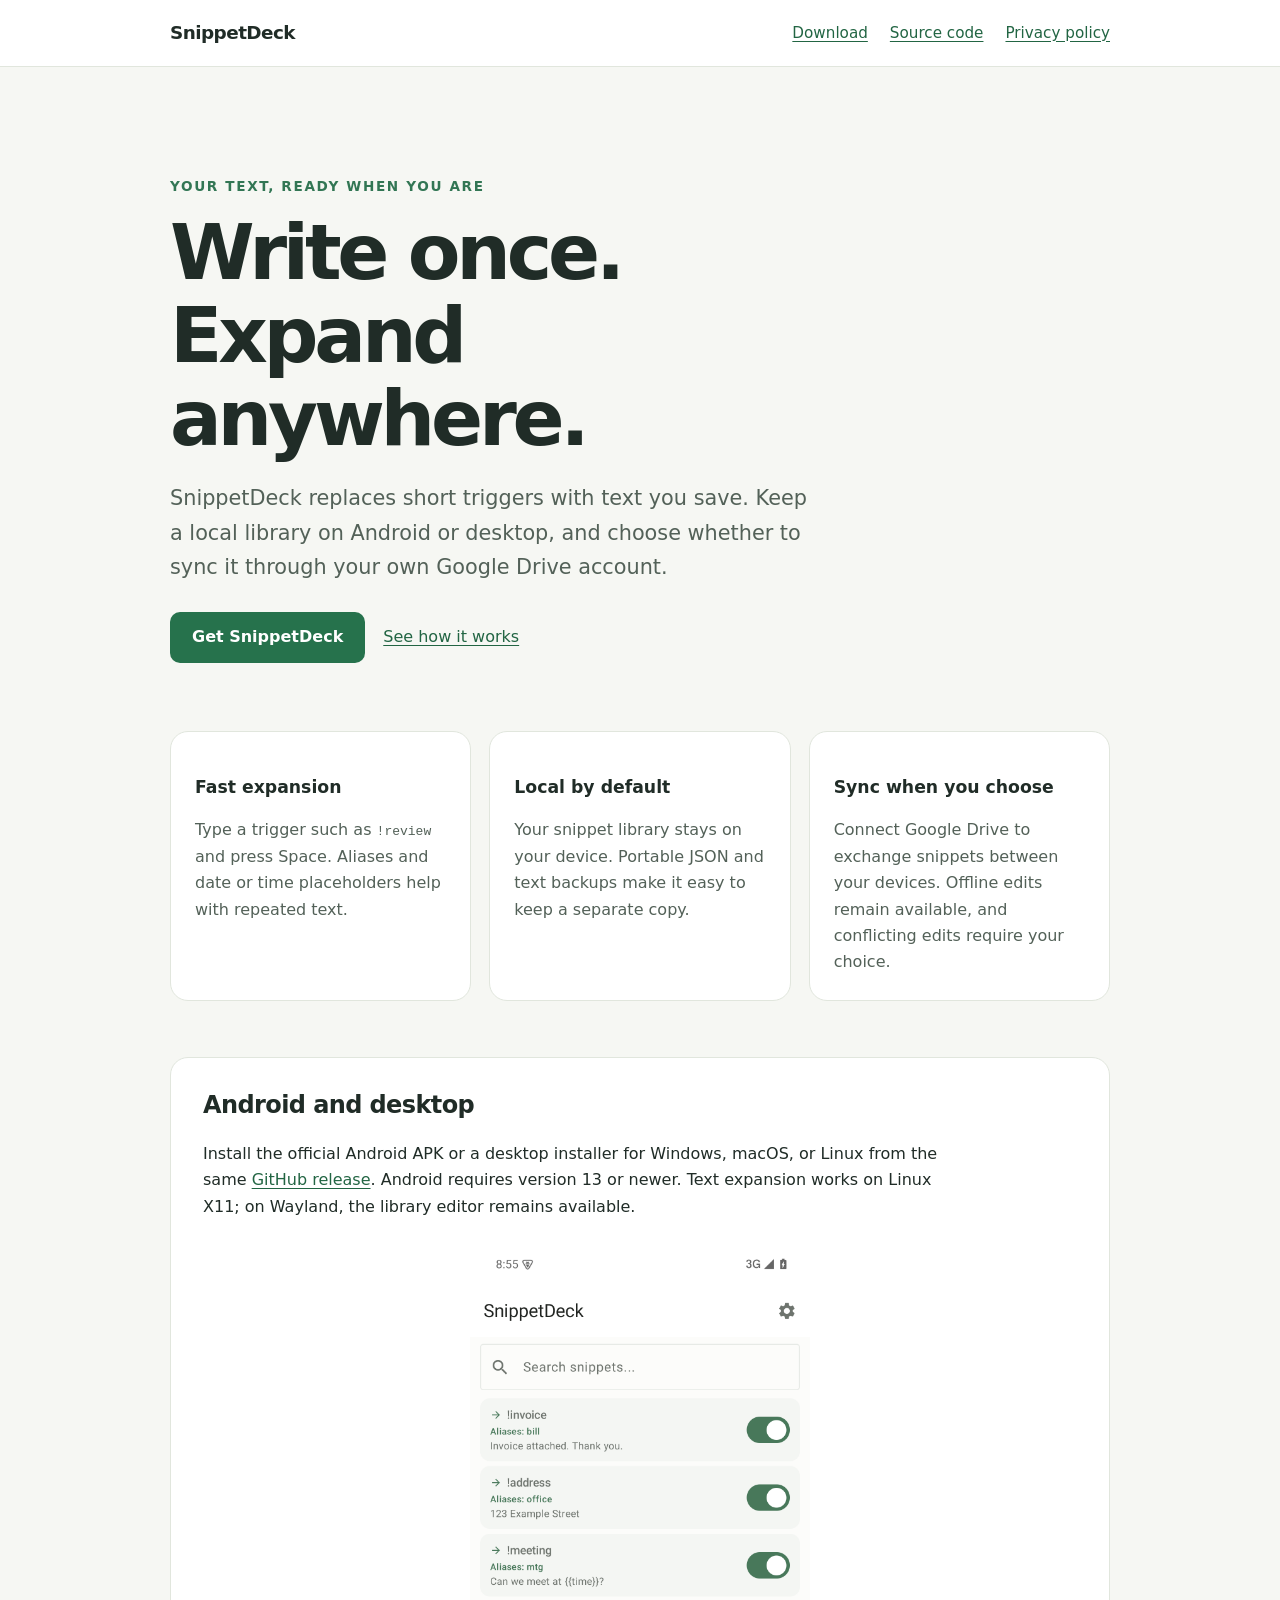
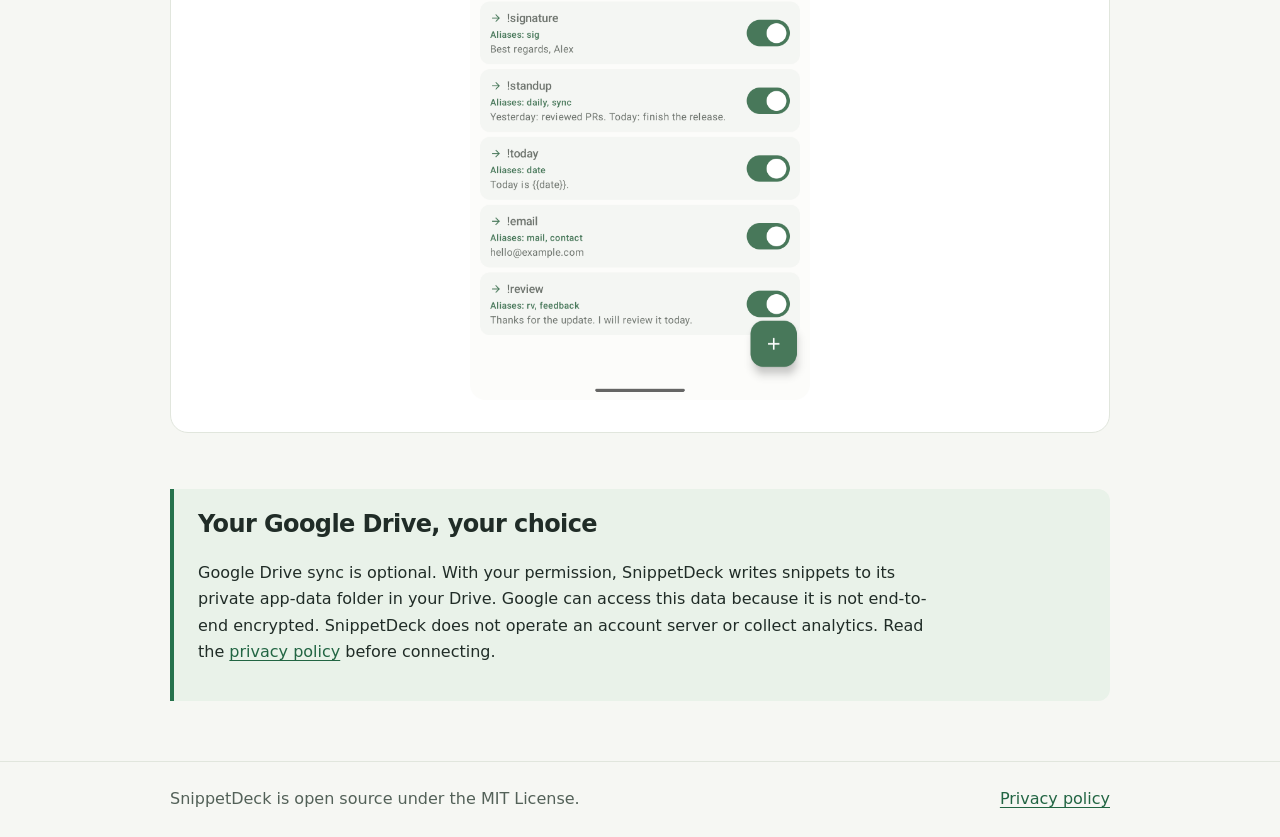
==== docs/index.html @ de3619e4 "Publish SnippetDeck project pages" ====
<!doctype html>
<html lang="en">
<head>
  <meta charset="utf-8">
  <meta name="viewport" content="width=device-width, initial-scale=1">
  <meta name="description" content="SnippetDeck is a local-first text expander for Android, Windows, macOS and Linux with optional Google Drive sync.">
  <title>SnippetDeck — text expansion on your devices</title>
  <link rel="canonical" href="https://krablante.github.io/snippet-deck/">
  <link rel="stylesheet" href="./site.css">
</head>
<body>
  <header>
    <div class="wrap">
      <a class="brand" href="./">SnippetDeck</a>
      <nav aria-label="Main navigation">
        <a href="https://github.com/Krablante/snippet-deck/releases/latest">Download</a>
        <a href="https://github.com/Krablante/snippet-deck">Source code</a>
        <a href="./privacy.html">Privacy policy</a>
      </nav>
    </div>
  </header>

  <main class="wrap">
    <section class="hero">
      <div class="eyebrow">Your text, ready when you are</div>
      <h1>Write once. Expand anywhere.</h1>
      <p class="lead">SnippetDeck replaces short triggers with text you save. Keep a local library on Android or desktop, and choose whether to sync it through your own Google Drive account.</p>
      <div class="actions">
        <a class="button" href="https://github.com/Krablante/snippet-deck/releases/latest">Get SnippetDeck</a>
        <a href="https://github.com/Krablante/snippet-deck#use">See how it works</a>
      </div>
    </section>

    <section class="grid" aria-label="Features">
      <div class="panel">
        <h3>Fast expansion</h3>
        <p>Type a trigger such as <code>!review</code> and press Space. Aliases and date or time placeholders help with repeated text.</p>
      </div>
      <div class="panel">
        <h3>Local by default</h3>
        <p>Your snippet library stays on your device. Portable JSON and text backups make it easy to keep a separate copy.</p>
      </div>
      <div class="panel">
        <h3>Sync when you choose</h3>
        <p>Connect Google Drive to exchange snippets between your devices. Offline edits remain available, and conflicting edits require your choice.</p>
      </div>
    </section>

    <section class="section panel">
      <h2>Android and desktop</h2>
      <p>Install the official Android APK or a desktop installer for Windows, macOS, or Linux from the same <a href="https://github.com/Krablante/snippet-deck/releases/latest">GitHub release</a>. Android requires version 13 or newer. Text expansion works on Linux X11; on Wayland, the library editor remains available.</p>
      <img class="preview" src="./images/snippet-library.png" width="340" height="730" loading="lazy" alt="SnippetDeck snippet library on Android">
    </section>

    <section class="section note">
      <h2>Your Google Drive, your choice</h2>
      <p>Google Drive sync is optional. With your permission, SnippetDeck writes snippets to its private app-data folder in your Drive. Google can access this data because it is not end-to-end encrypted. SnippetDeck does not operate an account server or collect analytics. Read the <a href="./privacy.html">privacy policy</a> before connecting.</p>
    </section>
  </main>

  <footer>
    <div class="wrap">
      <p>SnippetDeck is open source under the MIT License.</p>
      <a href="./privacy.html">Privacy policy</a>
    </div>
  </footer>
</body>
</html>
---- docs/site.css ----
:root {
  color-scheme: light;
  font-family: system-ui, -apple-system, BlinkMacSystemFont, "Segoe UI", sans-serif;
  color: #202c27;
  background: #f6f7f3;
  font-synthesis: none;
}

* { box-sizing: border-box; }

body { margin: 0; line-height: 1.65; }

a { color: #226543; text-underline-offset: 3px; }
a:hover { color: #16472f; }
a:focus-visible { outline: 3px solid #339966; outline-offset: 4px; }

.wrap { width: min(100% - 40px, 940px); margin-inline: auto; }

header { border-bottom: 1px solid #e1e6dd; background: #fff; }
header .wrap { display: flex; align-items: center; justify-content: space-between; gap: 24px; padding-block: 18px; }
.brand { color: #202c27; font-weight: 750; font-size: 1.15rem; text-decoration: none; letter-spacing: -.03em; }
nav { display: flex; gap: 22px; flex-wrap: wrap; font-size: .95rem; }

.hero { padding-block: clamp(58px, 9vw, 108px) 54px; }
.eyebrow { color: #327654; font-size: .85rem; font-weight: 750; letter-spacing: .12em; text-transform: uppercase; }
h1 { max-width: 730px; margin: 14px 0 18px; font-size: clamp(2.5rem, 7vw, 4.8rem); line-height: 1.08; letter-spacing: -.055em; }
h2 { margin-top: 0; font-size: 1.5rem; line-height: 1.3; letter-spacing: -.025em; }
h3 { margin-bottom: 5px; font-size: 1.08rem; }
.lead { max-width: 650px; font-size: clamp(1.1rem, 2vw, 1.3rem); color: #536158; }
.actions { display: flex; align-items: center; gap: 18px; flex-wrap: wrap; margin-top: 28px; }
.button { display: inline-block; padding: 12px 22px; border-radius: 10px; background: #26724c; color: #fff; font-weight: 650; text-decoration: none; }
.button:hover { color: #fff; background: #195437; }

.panel { padding: 32px; border: 1px solid #e1e6dd; border-radius: 18px; background: #fff; }
.grid { display: grid; grid-template-columns: repeat(3, 1fr); gap: 18px; margin-block: 14px 56px; }
.grid .panel { padding: 24px; }
.grid p { margin-bottom: 0; color: #536158; }
.section { margin-block: 0 56px; }
.section p { max-width: 750px; }
.preview { display: block; max-width: 100%; width: 340px; height: auto; margin: 24px auto 0; border-radius: 16px; }
.note { padding: 20px 24px; border-left: 4px solid #26724c; border-radius: 0 12px 12px 0; background: #e9f2e9; }

.document { max-width: 760px; padding-block: 46px 80px; }
.document h1 { font-size: clamp(2.2rem, 5vw, 3.4rem); }
.document h2 { margin: 38px 0 12px; }
.document p { margin-block: 12px; }

footer { margin-top: 60px; border-top: 1px solid #e1e6dd; color: #536158; }
footer .wrap { display: flex; justify-content: space-between; gap: 18px; flex-wrap: wrap; padding-block: 24px; }
footer p { margin: 0; }

@media (max-width: 700px) {
  .grid { grid-template-columns: 1fr; }
  header .wrap { align-items: flex-start; flex-direction: column; gap: 9px; }
  .hero { padding-bottom: 36px; }
  .panel { padding: 24px; }
}
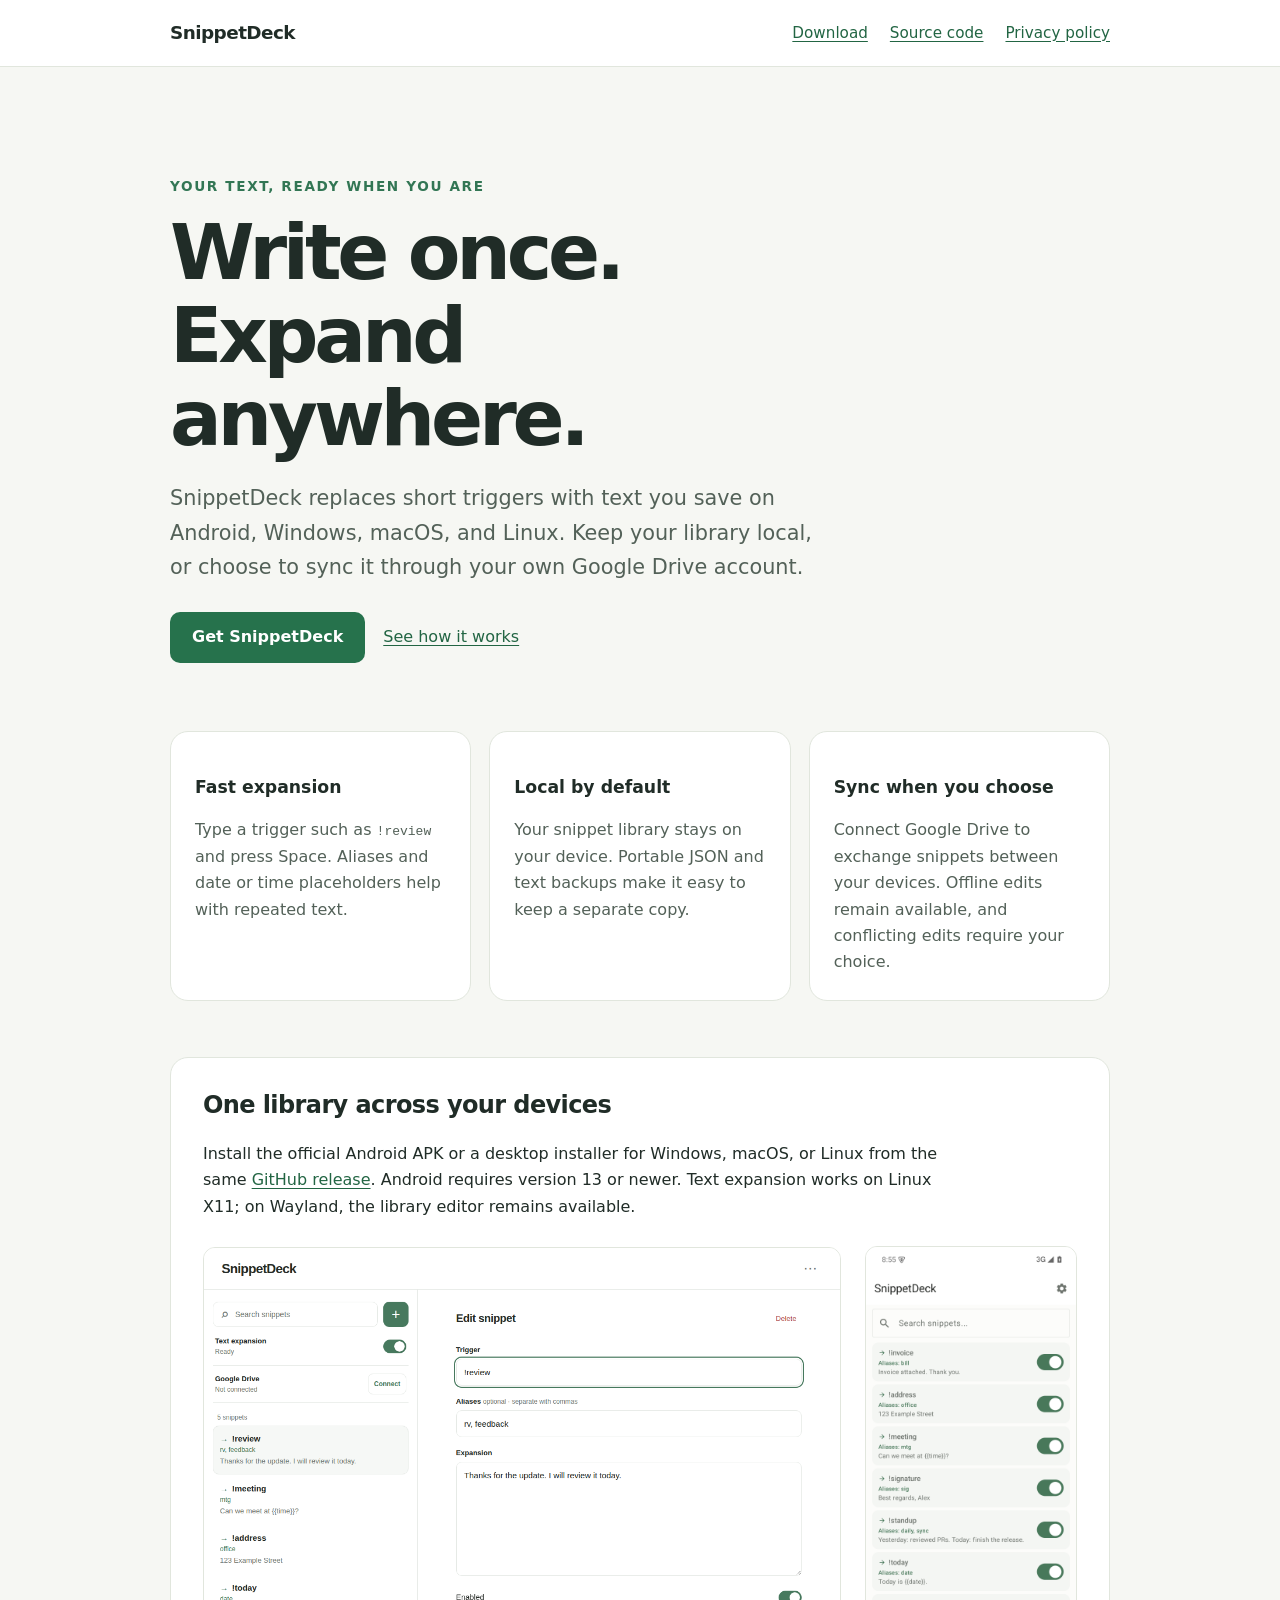
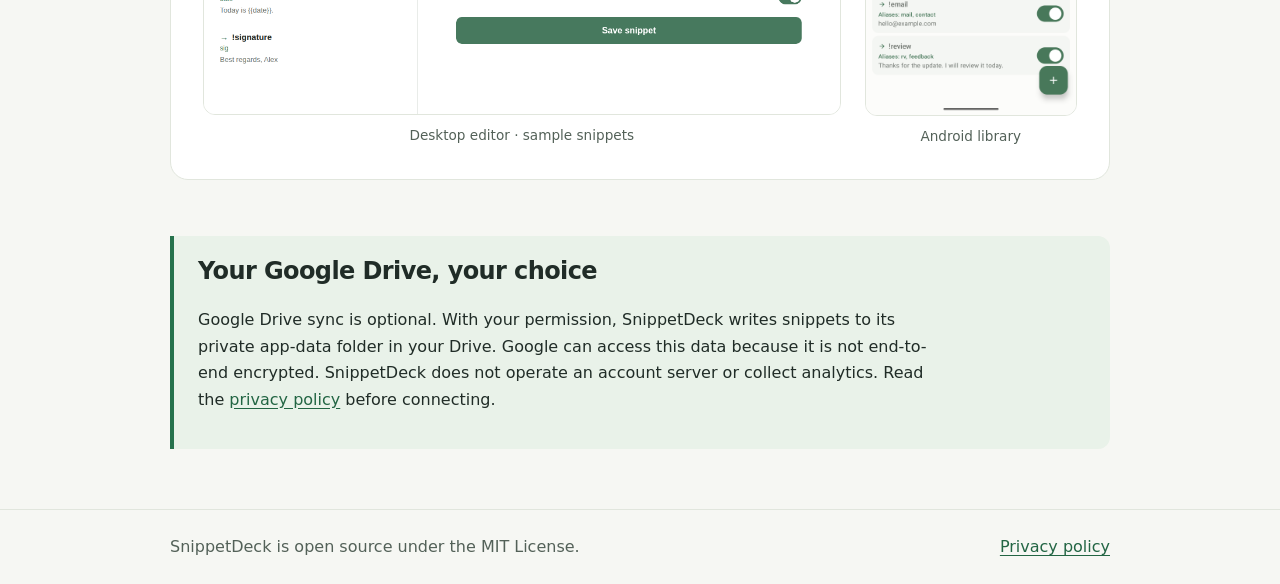
==== commit 969cbcb7: "Present SnippetDeck as a cross-platform app" ====
--- a/docs/index.html
+++ b/docs/index.html
@@ -24,7 +24,7 @@
     <section class="hero">
       <div class="eyebrow">Your text, ready when you are</div>
       <h1>Write once. Expand anywhere.</h1>
-      <p class="lead">SnippetDeck replaces short triggers with text you save. Keep a local library on Android or desktop, and choose whether to sync it through your own Google Drive account.</p>
+      <p class="lead">SnippetDeck replaces short triggers with text you save on Android, Windows, macOS, and Linux. Keep your library local, or choose to sync it through your own Google Drive account.</p>
       <div class="actions">
         <a class="button" href="https://github.com/Krablante/snippet-deck/releases/latest">Get SnippetDeck</a>
         <a href="https://github.com/Krablante/snippet-deck#use">See how it works</a>
@@ -47,9 +47,18 @@
     </section>
 
     <section class="section panel">
-      <h2>Android and desktop</h2>
+      <h2>One library across your devices</h2>
       <p>Install the official Android APK or a desktop installer for Windows, macOS, or Linux from the same <a href="https://github.com/Krablante/snippet-deck/releases/latest">GitHub release</a>. Android requires version 13 or newer. Text expansion works on Linux X11; on Wayland, the library editor remains available.</p>
-      <img class="preview" src="./images/snippet-library.png" width="340" height="730" loading="lazy" alt="SnippetDeck snippet library on Android">
+      <div class="platform-previews">
+        <figure>
+          <img src="./images/desktop-editor.png" width="1160" height="850" loading="lazy" alt="SnippetDeck desktop editor showing a sample snippet library and selected snippet">
+          <figcaption>Desktop editor · sample snippets</figcaption>
+        </figure>
+        <figure>
+          <img src="./images/snippet-library.png" width="1080" height="2400" loading="lazy" alt="SnippetDeck snippet library on Android">
+          <figcaption>Android library</figcaption>
+        </figure>
+      </div>
     </section>
 
     <section class="section note">
--- a/docs/site.css
+++ b/docs/site.css
@@ -37,7 +37,10 @@
 .grid p { margin-bottom: 0; color: #536158; }
 .section { margin-block: 0 56px; }
 .section p { max-width: 750px; }
-.preview { display: block; max-width: 100%; width: 340px; height: auto; margin: 24px auto 0; border-radius: 16px; }
+.platform-previews { display: grid; grid-template-columns: minmax(0, 3fr) minmax(0, 1fr); align-items: center; gap: 24px; margin-top: 26px; }
+.platform-previews figure { margin: 0; text-align: center; }
+.platform-previews img { display: block; width: 100%; height: auto; border: 1px solid #e1e6dd; border-radius: 12px; }
+.platform-previews figcaption { margin-top: 9px; color: #536158; font-size: .85rem; }
 .note { padding: 20px 24px; border-left: 4px solid #26724c; border-radius: 0 12px 12px 0; background: #e9f2e9; }
 
 .document { max-width: 760px; padding-block: 46px 80px; }
@@ -51,6 +54,8 @@
 
 @media (max-width: 700px) {
   .grid { grid-template-columns: 1fr; }
+  .platform-previews { grid-template-columns: 1fr; }
+  .platform-previews figure + figure { max-width: 230px; margin-inline: auto; }
   header .wrap { align-items: flex-start; flex-direction: column; gap: 9px; }
   .hero { padding-bottom: 36px; }
   .panel { padding: 24px; }
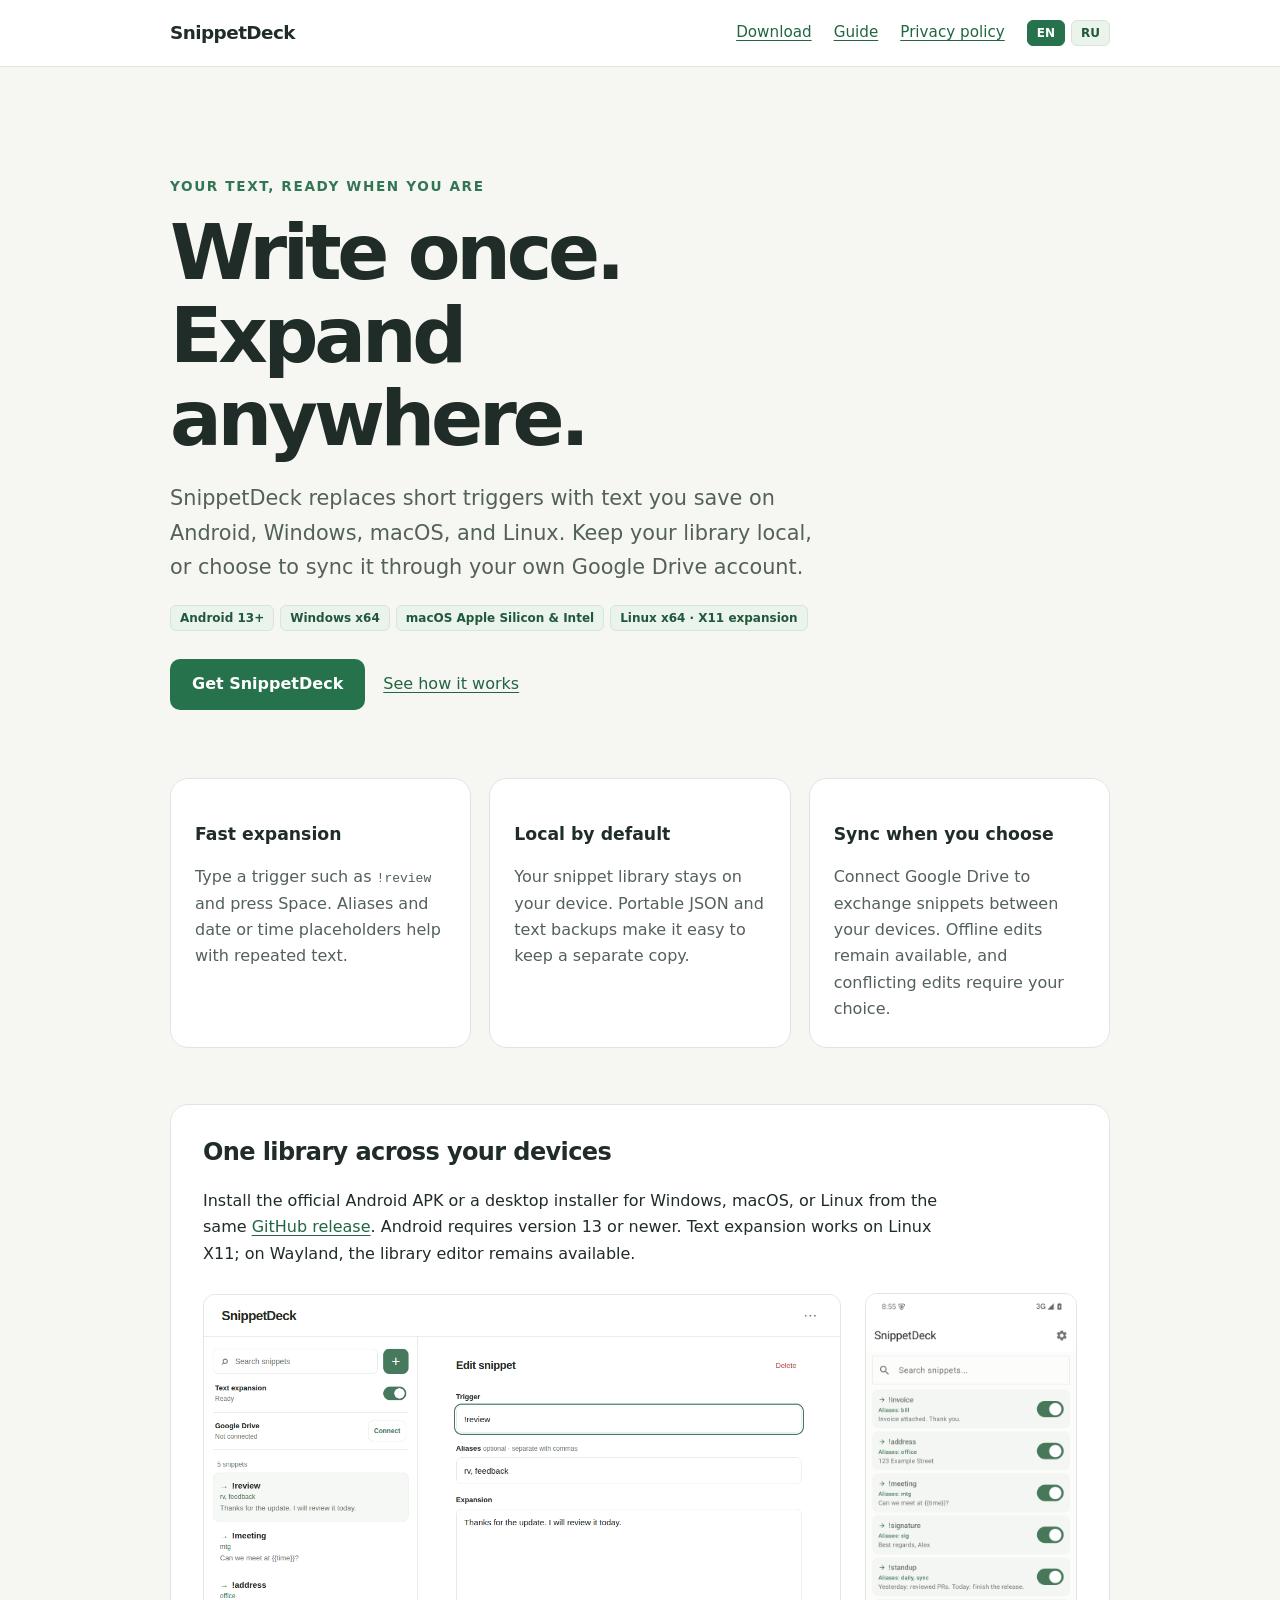
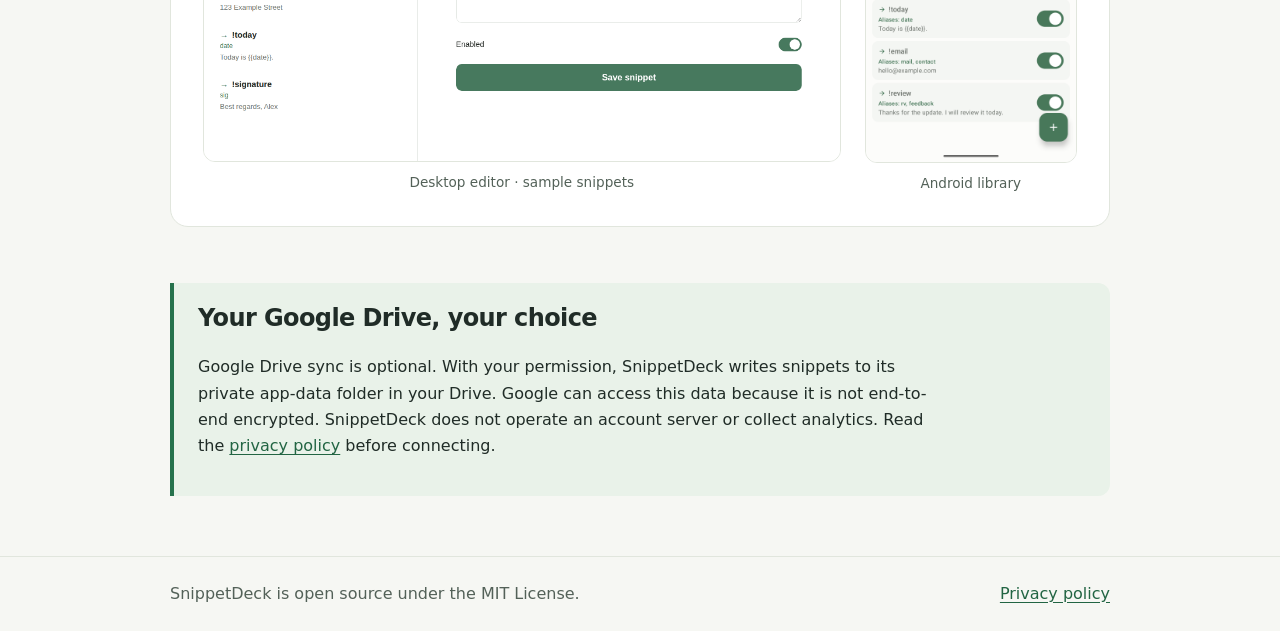
==== commit e6e0c013: "Audit cross-platform behavior and bilingual docs" ====
--- a/docs/index.html
+++ b/docs/index.html
@@ -5,7 +5,9 @@
   <meta name="viewport" content="width=device-width, initial-scale=1">
   <meta name="description" content="SnippetDeck is a local-first text expander for Android, Windows, macOS and Linux with optional Google Drive sync.">
   <title>SnippetDeck — text expansion on your devices</title>
+  <link rel="icon" href="./images/favicon.svg" type="image/svg+xml">
   <link rel="canonical" href="https://krablante.github.io/snippet-deck/">
+  <link rel="alternate" hreflang="ru" href="https://krablante.github.io/snippet-deck/ru/">
   <link rel="stylesheet" href="./site.css">
 </head>
 <body>
@@ -14,8 +16,9 @@
       <a class="brand" href="./">SnippetDeck</a>
       <nav aria-label="Main navigation">
         <a href="https://github.com/Krablante/snippet-deck/releases/latest">Download</a>
-        <a href="https://github.com/Krablante/snippet-deck">Source code</a>
+        <a href="https://github.com/Krablante/snippet-deck/blob/main/docs/GUIDE.md">Guide</a>
         <a href="./privacy.html">Privacy policy</a>
+        <span class="language-switch" aria-label="Language"><span class="sticker active" aria-current="page">EN</span><a class="sticker" href="./ru/">RU</a></span>
       </nav>
     </div>
   </header>
@@ -25,9 +28,10 @@
       <div class="eyebrow">Your text, ready when you are</div>
       <h1>Write once. Expand anywhere.</h1>
       <p class="lead">SnippetDeck replaces short triggers with text you save on Android, Windows, macOS, and Linux. Keep your library local, or choose to sync it through your own Google Drive account.</p>
+      <div class="platform-tags" aria-label="Available platforms"><span class="sticker">Android 13+</span><span class="sticker">Windows x64</span><span class="sticker">macOS Apple Silicon &amp; Intel</span><span class="sticker">Linux x64 · X11 expansion</span></div>
       <div class="actions">
         <a class="button" href="https://github.com/Krablante/snippet-deck/releases/latest">Get SnippetDeck</a>
-        <a href="https://github.com/Krablante/snippet-deck#use">See how it works</a>
+        <a href="https://github.com/Krablante/snippet-deck/blob/main/docs/GUIDE.md">See how it works</a>
       </div>
     </section>
 
--- a/docs/site.css
+++ b/docs/site.css
@@ -20,6 +20,11 @@
 header .wrap { display: flex; align-items: center; justify-content: space-between; gap: 24px; padding-block: 18px; }
 .brand { color: #202c27; font-weight: 750; font-size: 1.15rem; text-decoration: none; letter-spacing: -.03em; }
 nav { display: flex; gap: 22px; flex-wrap: wrap; font-size: .95rem; }
+.language-switch, .platform-tags { display: flex; align-items: center; flex-wrap: wrap; gap: 6px; }
+.sticker { display: inline-flex; align-items: center; padding: 3px 9px; border: 1px solid #d7e4d9; border-radius: 6px; background: #eaf3ec; color: #21573a; font-size: .75rem; font-weight: 700; line-height: 1.5; text-decoration: none; white-space: nowrap; }
+.sticker.active { background: #26724c; border-color: #26724c; color: #fff; }
+.sticker.category { margin-bottom: 18px; }
+.platform-tags { margin-top: 18px; }
 
 .hero { padding-block: clamp(58px, 9vw, 108px) 54px; }
 .eyebrow { color: #327654; font-size: .85rem; font-weight: 750; letter-spacing: .12em; text-transform: uppercase; }
@@ -57,6 +62,7 @@
   .platform-previews { grid-template-columns: 1fr; }
   .platform-previews figure + figure { max-width: 230px; margin-inline: auto; }
   header .wrap { align-items: flex-start; flex-direction: column; gap: 9px; }
+  nav { gap: 12px; }
   .hero { padding-bottom: 36px; }
   .panel { padding: 24px; }
 }
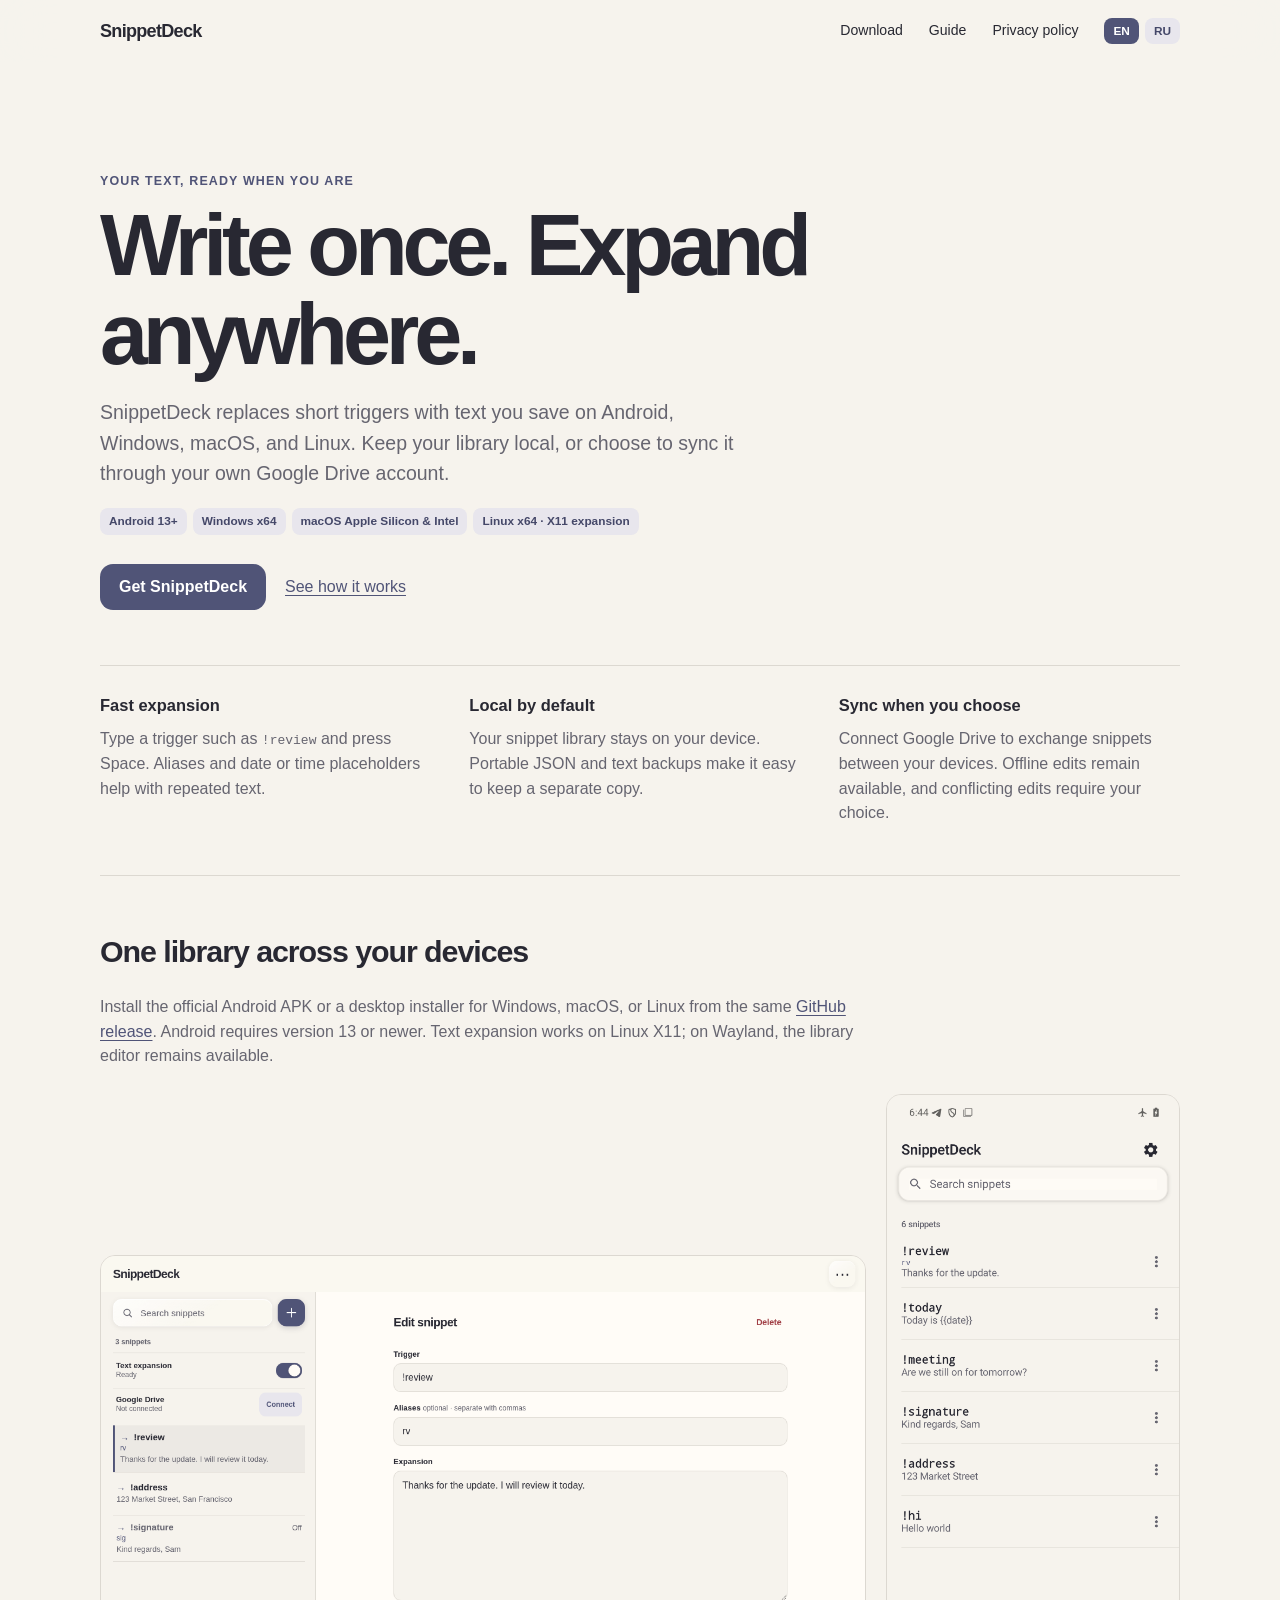
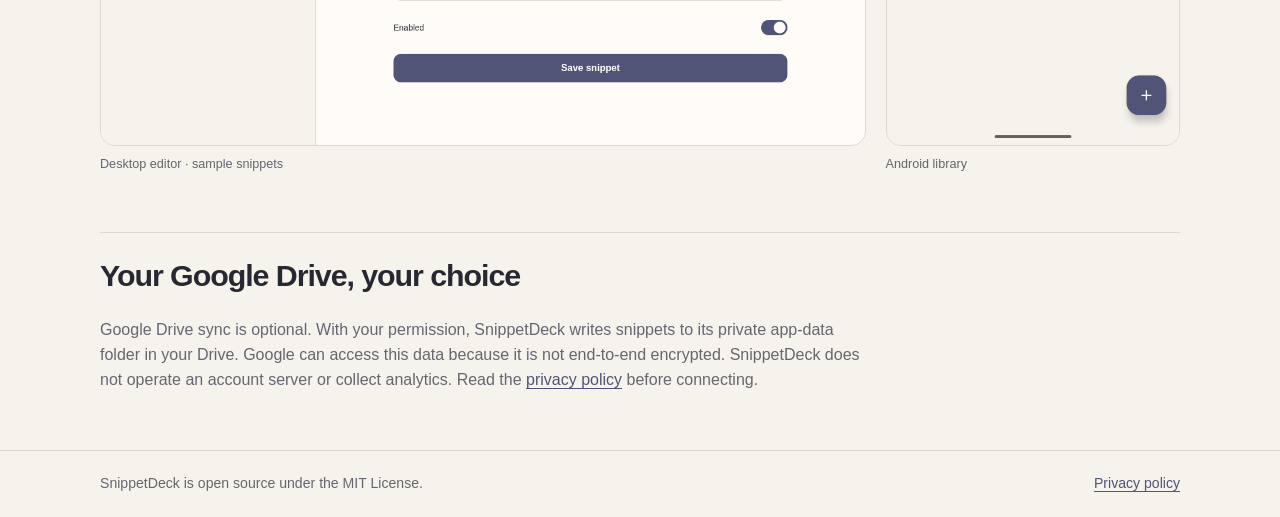
==== commit abc05e7e: "Redesign SnippetDeck interfaces and visual identity" ====
--- a/docs/index.html
+++ b/docs/index.html
@@ -55,7 +55,7 @@
       <p>Install the official Android APK or a desktop installer for Windows, macOS, or Linux from the same <a href="https://github.com/Krablante/snippet-deck/releases/latest">GitHub release</a>. Android requires version 13 or newer. Text expansion works on Linux X11; on Wayland, the library editor remains available.</p>
       <div class="platform-previews">
         <figure>
-          <img src="./images/desktop-editor.png" width="1160" height="850" loading="lazy" alt="SnippetDeck desktop editor showing a sample snippet library and selected snippet">
+          <img src="./images/desktop-editor.png" width="1280" height="820" loading="lazy" alt="SnippetDeck desktop editor showing a sample snippet library and selected snippet">
           <figcaption>Desktop editor · sample snippets</figcaption>
         </figure>
         <figure>
--- a/docs/site.css
+++ b/docs/site.css
@@ -1,68 +1,63 @@
 :root {
   color-scheme: light;
-  font-family: system-ui, -apple-system, BlinkMacSystemFont, "Segoe UI", sans-serif;
-  color: #202c27;
-  background: #f6f7f3;
+  font-family: -apple-system, BlinkMacSystemFont, "Segoe UI", sans-serif;
+  color: #282832;
+  background: #f6f3ed;
   font-synthesis: none;
+  --ink: #282832; --muted: #666570; --accent: #505477; --line: #dcd8d1;
 }
-
 * { box-sizing: border-box; }
-
-body { margin: 0; line-height: 1.65; }
-
-a { color: #226543; text-underline-offset: 3px; }
-a:hover { color: #16472f; }
-a:focus-visible { outline: 3px solid #339966; outline-offset: 4px; }
-
-.wrap { width: min(100% - 40px, 940px); margin-inline: auto; }
-
-header { border-bottom: 1px solid #e1e6dd; background: #fff; }
-header .wrap { display: flex; align-items: center; justify-content: space-between; gap: 24px; padding-block: 18px; }
-.brand { color: #202c27; font-weight: 750; font-size: 1.15rem; text-decoration: none; letter-spacing: -.03em; }
-nav { display: flex; gap: 22px; flex-wrap: wrap; font-size: .95rem; }
+body { margin: 0; line-height: 1.55; }
+a { color: var(--accent); text-underline-offset: 3px; }
+a:hover { color: #353958; }
+a:focus-visible { outline: 2px solid var(--accent); outline-offset: 4px; }
+.wrap { width: min(100% - 36px, 1080px); margin-inline: auto; }
+header { position: sticky; top: 0; z-index: 2; background: #f6f3ede8; backdrop-filter: blur(24px) saturate(1.2); -webkit-backdrop-filter: blur(24px) saturate(1.2); }
+header .wrap { min-height: 62px; display: flex; align-items: center; justify-content: space-between; gap: 16px; }
+.brand { color: var(--ink); font-weight: 750; font-size: 1.13rem; text-decoration: none; letter-spacing: -.04em; white-space: nowrap; }
+nav { display: flex; align-items: center; gap: clamp(12px, 2.4vw, 26px); font-size: .88rem; }
+nav > a { color: var(--ink); text-decoration: none; white-space: nowrap; }
+nav > a:hover { color: var(--accent); }
 .language-switch, .platform-tags { display: flex; align-items: center; flex-wrap: wrap; gap: 6px; }
-.sticker { display: inline-flex; align-items: center; padding: 3px 9px; border: 1px solid #d7e4d9; border-radius: 6px; background: #eaf3ec; color: #21573a; font-size: .75rem; font-weight: 700; line-height: 1.5; text-decoration: none; white-space: nowrap; }
-.sticker.active { background: #26724c; border-color: #26724c; color: #fff; }
-.sticker.category { margin-bottom: 18px; }
-.platform-tags { margin-top: 18px; }
-
-.hero { padding-block: clamp(58px, 9vw, 108px) 54px; }
-.eyebrow { color: #327654; font-size: .85rem; font-weight: 750; letter-spacing: .12em; text-transform: uppercase; }
-h1 { max-width: 730px; margin: 14px 0 18px; font-size: clamp(2.5rem, 7vw, 4.8rem); line-height: 1.08; letter-spacing: -.055em; }
-h2 { margin-top: 0; font-size: 1.5rem; line-height: 1.3; letter-spacing: -.025em; }
-h3 { margin-bottom: 5px; font-size: 1.08rem; }
-.lead { max-width: 650px; font-size: clamp(1.1rem, 2vw, 1.3rem); color: #536158; }
-.actions { display: flex; align-items: center; gap: 18px; flex-wrap: wrap; margin-top: 28px; }
-.button { display: inline-block; padding: 12px 22px; border-radius: 10px; background: #26724c; color: #fff; font-weight: 650; text-decoration: none; }
-.button:hover { color: #fff; background: #195437; }
-
-.panel { padding: 32px; border: 1px solid #e1e6dd; border-radius: 18px; background: #fff; }
-.grid { display: grid; grid-template-columns: repeat(3, 1fr); gap: 18px; margin-block: 14px 56px; }
-.grid .panel { padding: 24px; }
-.grid p { margin-bottom: 0; color: #536158; }
-.section { margin-block: 0 56px; }
-.section p { max-width: 750px; }
-.platform-previews { display: grid; grid-template-columns: minmax(0, 3fr) minmax(0, 1fr); align-items: center; gap: 24px; margin-top: 26px; }
-.platform-previews figure { margin: 0; text-align: center; }
-.platform-previews img { display: block; width: 100%; height: auto; border: 1px solid #e1e6dd; border-radius: 12px; }
-.platform-previews figcaption { margin-top: 9px; color: #536158; font-size: .85rem; }
-.note { padding: 20px 24px; border-left: 4px solid #26724c; border-radius: 0 12px 12px 0; background: #e9f2e9; }
-
-.document { max-width: 760px; padding-block: 46px 80px; }
-.document h1 { font-size: clamp(2.2rem, 5vw, 3.4rem); }
+.sticker { display: inline-flex; align-items: center; padding: 5px 9px; border-radius: 8px; background: #e8e6ed; color: #454869; font-size: .74rem; font-weight: 650; line-height: 1.4; text-decoration: none; white-space: nowrap; }
+.sticker.active { background: var(--accent); color: #fff; }
+.sticker.category { margin-bottom: 16px; }
+.platform-tags { margin-top: 20px; }
+.hero { padding-block: clamp(54px, 9vw, 110px) 55px; }
+.eyebrow { color: var(--accent); font-size: .78rem; font-weight: 750; letter-spacing: .09em; text-transform: uppercase; }
+h1 { max-width: 800px; margin: 10px 0 18px; font-size: clamp(2.6rem, 7.5vw, 5.4rem); line-height: 1.03; letter-spacing: -.06em; }
+h2 { margin-top: 0; font-size: clamp(1.4rem, 3vw, 1.9rem); line-height: 1.2; letter-spacing: -.035em; }
+h3 { margin: 0 0 8px; font-size: 1.03rem; }
+.lead { max-width: 660px; margin: 0; font-size: clamp(1.06rem, 2vw, 1.22rem); color: var(--muted); }
+.actions { display: flex; align-items: center; gap: 19px; flex-wrap: wrap; margin-top: 29px; }
+.button { display: inline-block; min-height: 46px; padding: 11px 19px; border-radius: 13px; background: var(--accent); color: #fff; font-weight: 650; text-decoration: none; }
+.button:hover { color: #fff; background: #393c5a; }
+.panel { background: transparent; }
+.grid { display: grid; grid-template-columns: repeat(3, minmax(0, 1fr)); gap: 28px; padding-block: 27px 49px; border-top: 1px solid var(--line); border-bottom: 1px solid var(--line); }
+.grid p, .section p { color: var(--muted); margin: 0; }
+.section { margin-block: 57px; }
+.section p { max-width: 760px; }
+.platform-previews { display: grid; grid-template-columns: minmax(0, 2.6fr) minmax(0, 1fr); align-items: end; gap: 20px; margin-top: 25px; }
+.platform-previews figure { margin: 0; }
+.platform-previews img { display: block; width: 100%; height: auto; border: 1px solid var(--line); border-radius: 15px; }
+.platform-previews figcaption { margin-top: 9px; color: var(--muted); font-size: .79rem; }
+.note { padding-top: 24px; border-top: 1px solid var(--line); }
+.document { max-width: 760px; padding-block: 45px 80px; }
+.document h1 { font-size: clamp(2.2rem, 5vw, 3.6rem); }
 .document h2 { margin: 38px 0 12px; }
 .document p { margin-block: 12px; }
-
-footer { margin-top: 60px; border-top: 1px solid #e1e6dd; color: #536158; }
-footer .wrap { display: flex; justify-content: space-between; gap: 18px; flex-wrap: wrap; padding-block: 24px; }
+footer { margin-top: 55px; border-top: 1px solid var(--line); color: var(--muted); font-size: .88rem; }
+footer .wrap { display: flex; justify-content: space-between; gap: 18px; flex-wrap: wrap; padding-block: 22px; }
 footer p { margin: 0; }
-
 @media (max-width: 700px) {
-  .grid { grid-template-columns: 1fr; }
+  header .wrap { min-height: 54px; flex-wrap: wrap; padding-block: 10px; gap: 8px; }
+  nav { width: 100%; gap: 13px; flex-wrap: wrap; font-size: .82rem; }
+  .language-switch { margin-left: auto; }
+  .hero { padding-block: 47px 40px; }
+  .grid { grid-template-columns: 1fr; gap: 21px; padding-block: 24px 33px; }
+  .section { margin-block: 38px; }
   .platform-previews { grid-template-columns: 1fr; }
-  .platform-previews figure + figure { max-width: 230px; margin-inline: auto; }
-  header .wrap { align-items: flex-start; flex-direction: column; gap: 9px; }
-  nav { gap: 12px; }
-  .hero { padding-bottom: 36px; }
-  .panel { padding: 24px; }
+  .platform-previews figure + figure { max-width: 205px; }
 }
+@media (prefers-reduced-transparency: reduce), (prefers-contrast: more) { header { background: #f6f3ed; backdrop-filter: none; -webkit-backdrop-filter: none; border-bottom: 1px solid var(--line); } }
+@supports not (backdrop-filter: blur(2px)) { header { background: #f6f3ed; } }
